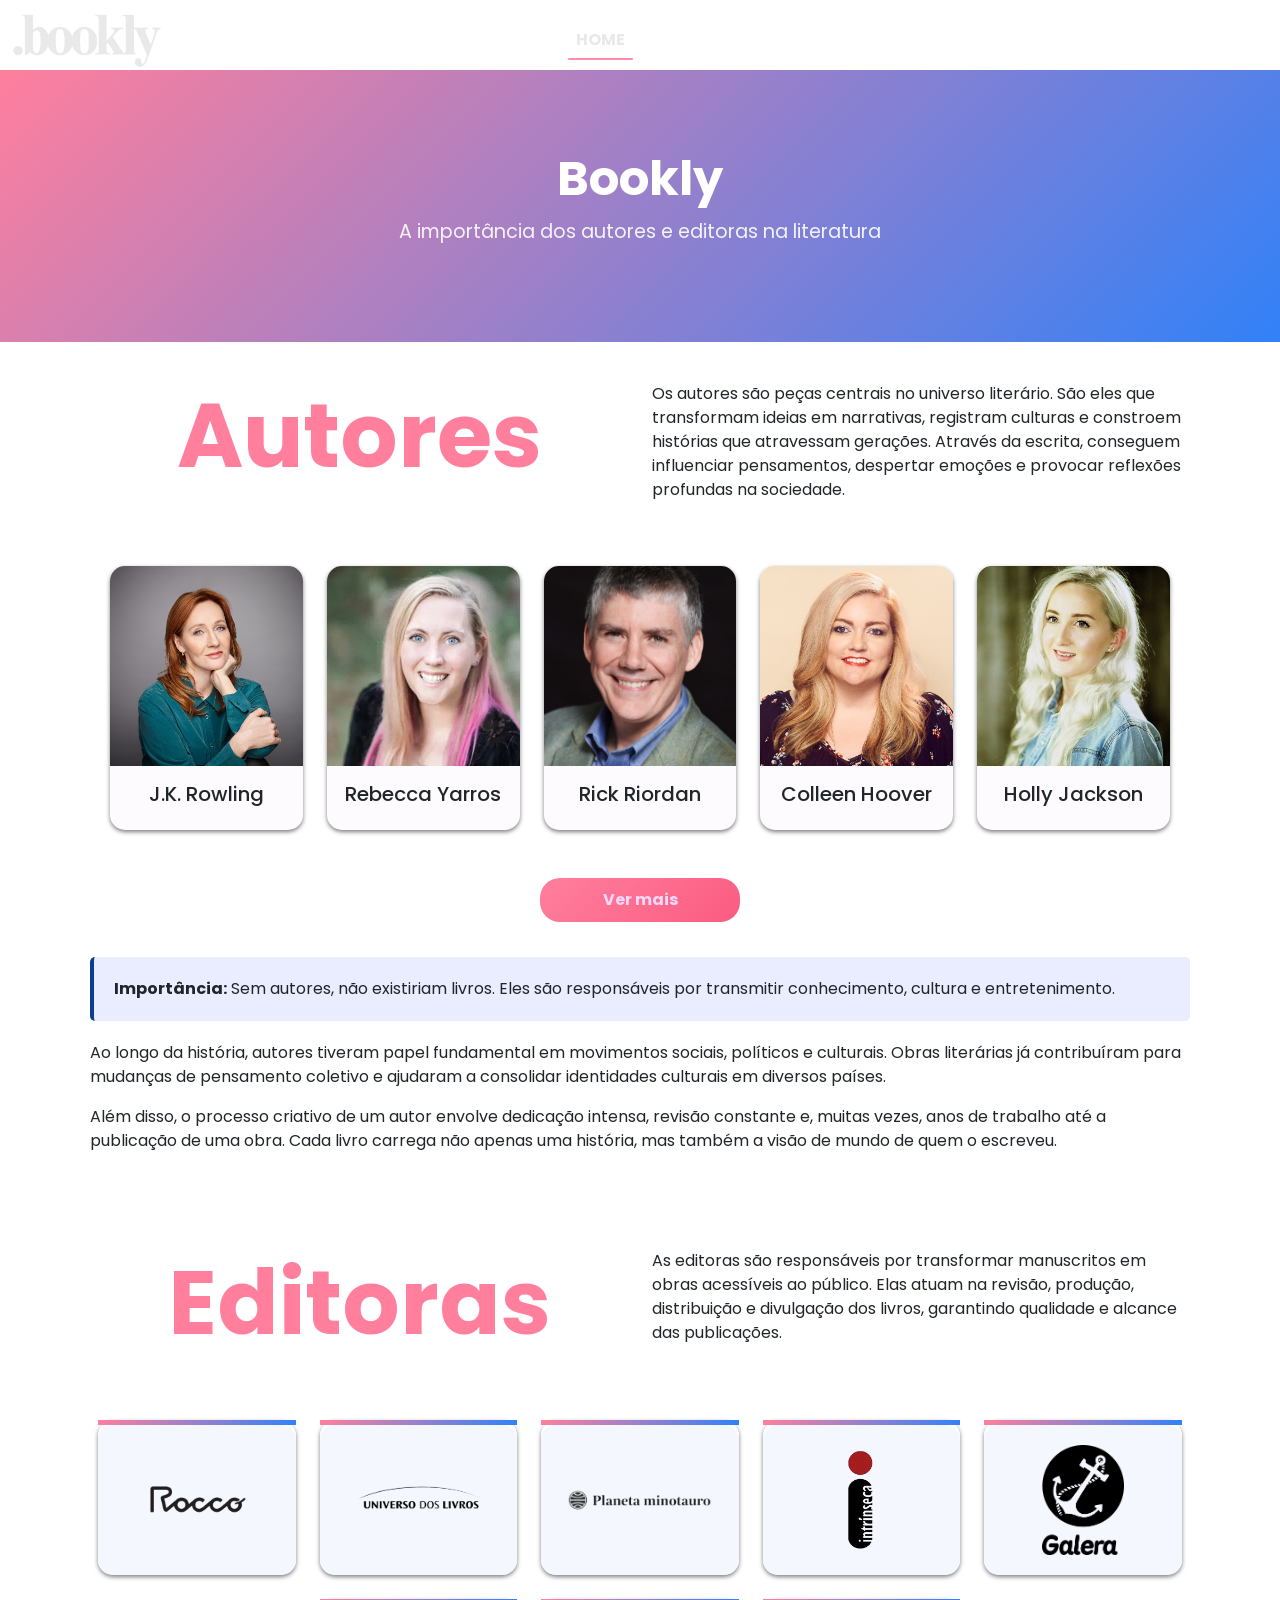
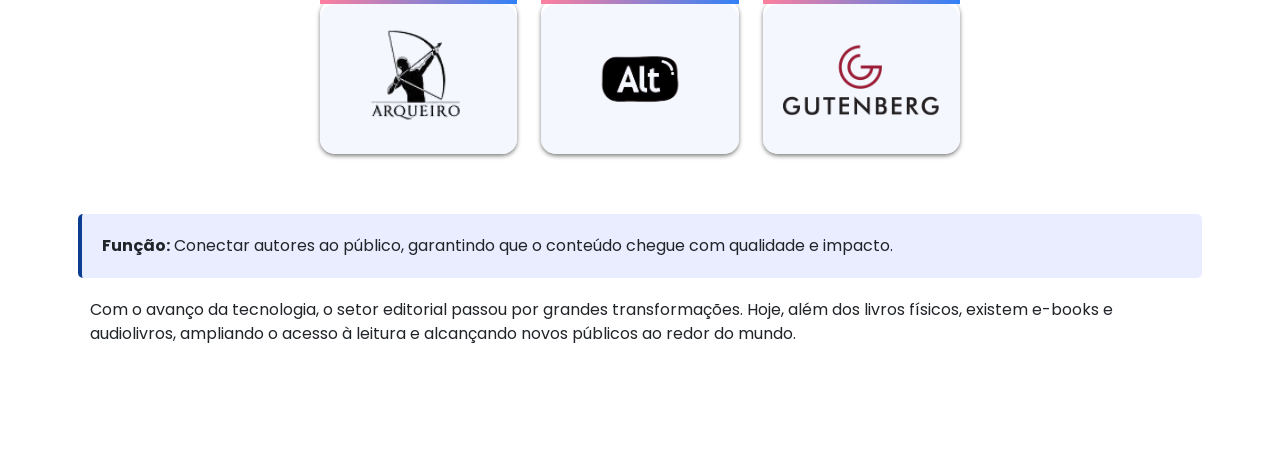
==== autores.html @ f9c60dd3 "autoresfinalizadatalvez" ====
<!DOCTYPE html>
<html lang="pt-br">

<head>
    <meta charset="UTF-8">
    <meta name="viewport" content="width=device-width, initial-scale=1.0">
    <title>Document</title>
    <meta name="description" content="Free Web tutorials">
    <meta name="keywords" content="HTML, CSS, JavaScript">
    <meta name="author" content="Eloisa & Haléxya">
    <link rel="icon" type="image/x-icon" href="img/favicon.png">
    <link rel="stylesheet" href="css/bootstrap.min.css">
    <link rel="stylesheet" href="css/estilo.css">
    <link href="https://fonts.googleapis.com/css2?family=Poppins:wght@400;500;600&display=swap" class="fontegoogle"
        rel="stylesheet">
    <link rel="stylesheet" href="https://cdn.jsdelivr.net/npm/bootstrap-icons@1.10.5/font/bootstrap-icons.css">
    <style>
        header {
            background: linear-gradient(135deg, #ff7f9d, #3181f8);
            color: white;
            padding: 80px 20px;
            text-align: center;
        }

        header h1 {
            font-size: 3rem;
            font-weight: bold;
            margin-bottom: 10px;
        }

        header p {
            font-size: 1.2rem;
            opacity: 0.9;
        }

        .container {

            margin: auto;
            padding: 40px 20px;
        }

        h2 {
            font-size: 2rem;
            font-weight: bold;
            margin-bottom: 15px;
            color: #0b3d91;
        }

        .titulo {
            font-size: 90px;
            text-align: center;
            font-weight: bold;
            margin-bottom: 15px;
            color: #ff7f9d;
        }

        .image {
            width: 50%;
            border-radius: 10px;
            margin: 20px 0;
        }

        .highlight {
            background: #e9edff;
            padding: 20px;
            border-left: 4px solid #0b3d91;
            margin: 20px 0;
            border-radius: 5px;
        }

        .card {
            background: #fdfbfd;
            border: none;
            box-shadow: 0 2px 4px rgba(0, 0, 0, 0.5);
            border-radius: 15px;
            transition: 0.3s;
            cursor: pointer;
        }

        .card:hover {
            transform: scale(1.05);
        }

        .card img {
            border-radius: 15px 15px 0 0;
            height: 200px;
            object-fit: cover;
        }

        /* CARD EDITORA DIFERENCIADO */
        .editora-card {
            background: white;
            border-radius: 15px;
            overflow: hidden;
            transition: 0.3s;
            border-top: 5px solid;
            border-image: linear-gradient(90deg, #ff7f9d, #3181f8) 1;
        }

        .editora-card:hover {
            transform: translateY(-8px);
            box-shadow: 0 10px 25px rgba(0, 0, 0, 0.2);
        }

        /* IMAGEM (LOGO) */
        .editora-card img {
            height: 150px;
            object-fit: contain;
            padding: 20px;
            background: #f5f7ff;
        }

        /* NOME */
        .editora-card h5 {
            font-weight: 600;
            color: #3181f8;
        }
    </style>
</head>

<body>
    <nav class="navbar navbar-expand-lg fixed-top">
        <div class="container-fluid">
            <a class="navbar-brand" href="#">
                <img src="img/logos/icone.png" alt="logo" class="logo">
            </a>
            <button class="navbar-toggler" type="button" data-bs-toggle="collapse" data-bs-target="#navbarNav"
                aria-controls="navbarNav" aria-expanded="false" aria-label="Toggle navigation">
                <span class="navbar-toggler-icon"></span>
            </button>
            <div class="collapse navbar-collapse" id="navbarNav">
                <ul class="navbar-nav">
                    <li class="nav-item">
                        <a class="nav-link active" aria-current="page" href="#">HOME</a>
                    </li>
                    <li class="nav-item">
                        <a class="nav-link" href="prateleira.html">ESTANTE</a>
                    </li>
                    <li class="nav-item">
                        <a class="nav-link" href="autores.html">AUTORES</a>
                    </li>
                    <li class="nav-item">
                        <a class="nav-link" href="graficos.html">MAIS LIDOS</a>
                    </li>
                    <li class="nav-item">
                        <a class="nav-link" href="avaliacoes.html">AVALIAÇÕES</a>
                    </li>

                </ul>
            </div>
        </div>

    </nav>

    <header>
        <h1>Bookly</h1>
        <p>A importância dos autores e editoras na literatura</p>
    </header>

    <div class="container">

        <!-- AUTORES -->
        <section class="section">
            <div class="row">
                <div class="col-md-6">
                    <h2 class="titulo">Autores</h2>
                </div>
                <div class="col-md-6">
                    <p>Os autores são peças centrais no universo literário. São eles que transformam ideias em
                        narrativas,
                        registram culturas e constroem histórias que atravessam gerações. Através da escrita, conseguem
                        influenciar pensamentos, despertar emoções e provocar reflexões profundas na sociedade.</p>
                </div>
            </div>

            <div class="container mt-2">
                <div id="listaAutores" class="row row-cols-2 row-cols-md-3 row-cols-lg-5 g-4 justify-content-center">
                </div>
            </div>

            <div class="text-center mt-2">
                <button id="btnVerMais" class="btn btn-custom btn-rosa">
                    Ver mais
                </button>
            </div>


            <div class="highlight">
                <strong>Importância:</strong> Sem autores, não existiriam livros. Eles são responsáveis por transmitir
                conhecimento, cultura e entretenimento.
            </div>

            <p>Ao longo da história, autores tiveram papel fundamental em movimentos sociais, políticos e culturais.
                Obras literárias já contribuíram para mudanças de pensamento coletivo e ajudaram a consolidar
                identidades culturais em diversos países.</p>
                
            <p>Além disso, o processo criativo de um autor envolve dedicação intensa, revisão constante e, muitas vezes,
                anos de trabalho até a publicação de uma obra. Cada livro carrega não apenas uma história, mas também a
                visão de mundo de quem o escreveu.</p>


        </section>



        <!-- EDITORAS -->
        <section class="section mt-5 py-5">

            <div class="row">
                <div class="col-md-6">
                    <h2 class="titulo">Editoras</h2>
                </div>
                <div class="col-md-6">
                    <p>As editoras são responsáveis por transformar manuscritos em obras acessíveis ao público. Elas
                        atuam na
                        revisão, produção, distribuição e divulgação dos livros, garantindo qualidade e alcance das
                        publicações.
                    </p>
                </div>

                <div class="container mt-2">
                    <div id="listaEditoras"
                        class="row row-cols-2 row-cols-md-3 row-cols-lg-5 g-4 justify-content-center">
                    </div>
                </div>

                <div class="highlight">
                    <strong>Função:</strong> Conectar autores ao público, garantindo que o conteúdo chegue com qualidade
                    e
                    impacto.
                </div>

                <p>Com o avanço da tecnologia, o setor editorial passou por grandes transformações. Hoje, além dos
                    livros
                    físicos, existem e-books e audiolivros, ampliando o acesso à leitura e alcançando novos públicos ao
                    redor do mundo.</p>
        </section>

    </div>
    <!-- <p style="color:#0b3d91">${autor.genero}</p>
                        <small>★ ${autor.nota}</small> -->


    <script src="js/bootstrap.bundle.min.js"></script>
    <script src="js/script.js"></script>

    <script>
        fetch("autores.json")
            .then(res => res.json())
            .then(dados => {

                const container = document.getElementById("listaAutores");

                let contador = 0;

                Object.keys(dados).forEach(id => {

                    const autor = dados[id];

                    contador++;

                    container.innerHTML += `
        <div class="col autor-card ${contador > 5 ? 'd-none extra' : ''}">
            <div class="card h-70" onclick="abrirAutor('${id}')">
                
                <img src="${autor.foto}" alt="${autor.nome}">

                <div class="card-body text-center">
                    <h5>${autor.nome}</h5>
                </div>

            </div>
        </div>
    `;
                });

            });

        function abrirAutor(id) {
            window.location.href = "telaautores.html?id=" + id;
        }

        document.getElementById("btnVerMais").addEventListener("click", function () {

            const extras = document.querySelectorAll(".extra");

            extras.forEach(card => {
                card.classList.remove("d-none");
            });

            this.style.display = "none"; // esconde o botão depois de clicar
        });
    </script>

    <script>
        fetch("editoras.json")
            .then(res => res.json())
            .then(dados => {

                const container = document.getElementById("listaEditoras");

                Object.keys(dados).forEach(id => {

                    const editora = dados[id];

                    container.innerHTML += `
                <div class="col">
                    <div class="card editora-card text-center" onclick="abrirEditora('${id}')">
                        
                        <img src="${editora.logo}" alt="${editora.nome}">

                    </div>
                </div>
            `;
                });
            });

        function abrirEditora(id) {
            window.location.href = "telaeditora.html?id=" + id;
        }
    </script>
</body>

</html>
---- css/estilo.css ----
body {
    display: flex;
    flex-direction: column;
    min-height: 100vh;
    padding-top: 70px;
    font-family: 'Poppins', sans-serif;
}


.navbar {
    box-shadow: none;
    border: none;
    margin-bottom: 0;
    font-weight: bold;
    margin-right: 40px;
    color: #eae9e9;
}

.navbar-nav {
    display: flex;
    justify-content: flex-end;
    width: 100%;
}

/* Adiciona espaçamento entre os itens */
.nav-item {
    margin: 0 20px;
}

.navbar a {
    color: #FFFFFF;
}

.navbar a:hover {
    color: #ffffff;
}


.navbar .nav-link.active {
    color: #e9e9e9;
}
.nav-link {
    position: relative;
}

.nav-link::after {
    content: "";
    position: absolute;
    left: 0;
    bottom: 0;
    width: 0;
    height: 2px;
    background: #FF8CA9;
    transition: 0.3s;
    border-radius: 35px ;
}

.nav-link:hover::after,
.nav-link.active::after {
    width: 100%;
}

.logo{
    width: 150px;
    height: auto;
}

.btn-custom {
    width: 200px;
    border-radius: 30px;
    padding: 12px;
    margin-bottom: 15px;
}

button.btn-rosa {
    background: linear-gradient(135deg, #ff7f9d, #fb5c81);
    border: none;
    border-radius: 20px;
    padding: 10px;
    font-weight: bold;
    transition: 0.3s;
    color: #f1d8f9;
}

button.btn-rosa:hover {
    transform: scale(1.05);
    background: linear-gradient(135deg, #fb5c81, #d91a44);
    color: #fff;
}


button.btn-azul {
    background: linear-gradient(135deg, #7fc3ff, #5cb1fb);
    border: none;
    border-radius: 20px;
    padding: 10px;
    font-weight: bold;
    transition: 0.3s;
    color: #e5e9ff;
}

button.btn-azul:hover {
    transform: scale(1.05);
    background: linear-gradient(135deg, #5cb1fb, #1a93d9);
    color: #fff;
}
/* Responsive layout - makes the two columns/boxes stack on top of each other instead of next to each other, on small screens */
@media (max-width: 600px) {

    nav,
    article {
        width: 100%;
        height: auto;
    }
}

.text-footer {
    margin: 0 auto;
}

footer {

    background: #172d5c;
    color: #ccc;
    padding: 20px 0;
    margin-top: auto;
    border-top: 1px solid #172d5c
}
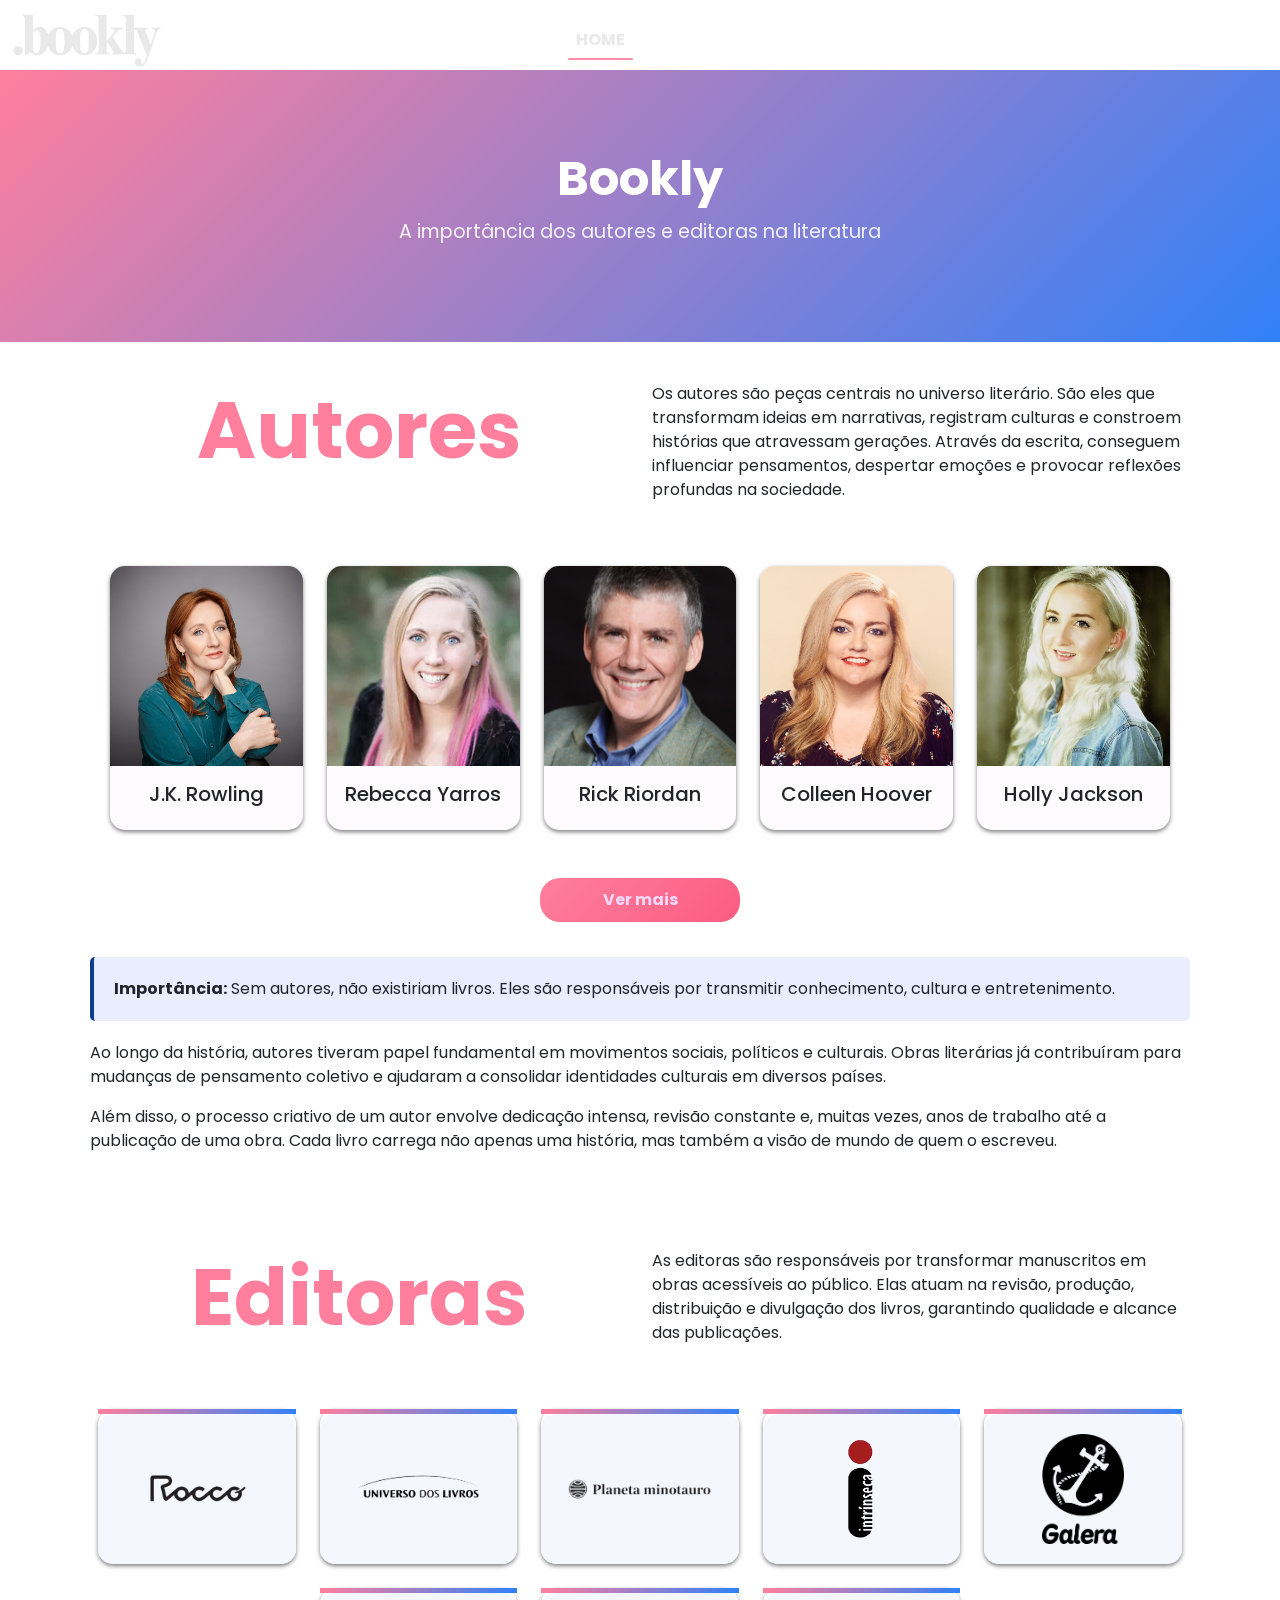
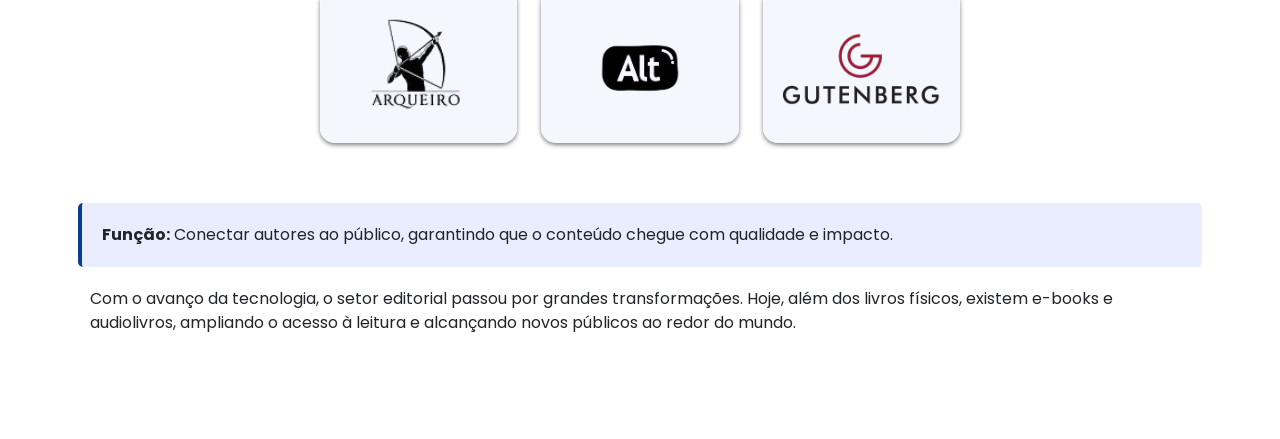
==== commit c2190d17: "autores" ====
--- a/autores.html
+++ b/autores.html
@@ -47,7 +47,7 @@
         }
 
         .titulo {
-            font-size: 90px;
+            font-size: 80px;
             text-align: center;
             font-weight: bold;
             margin-bottom: 15px;
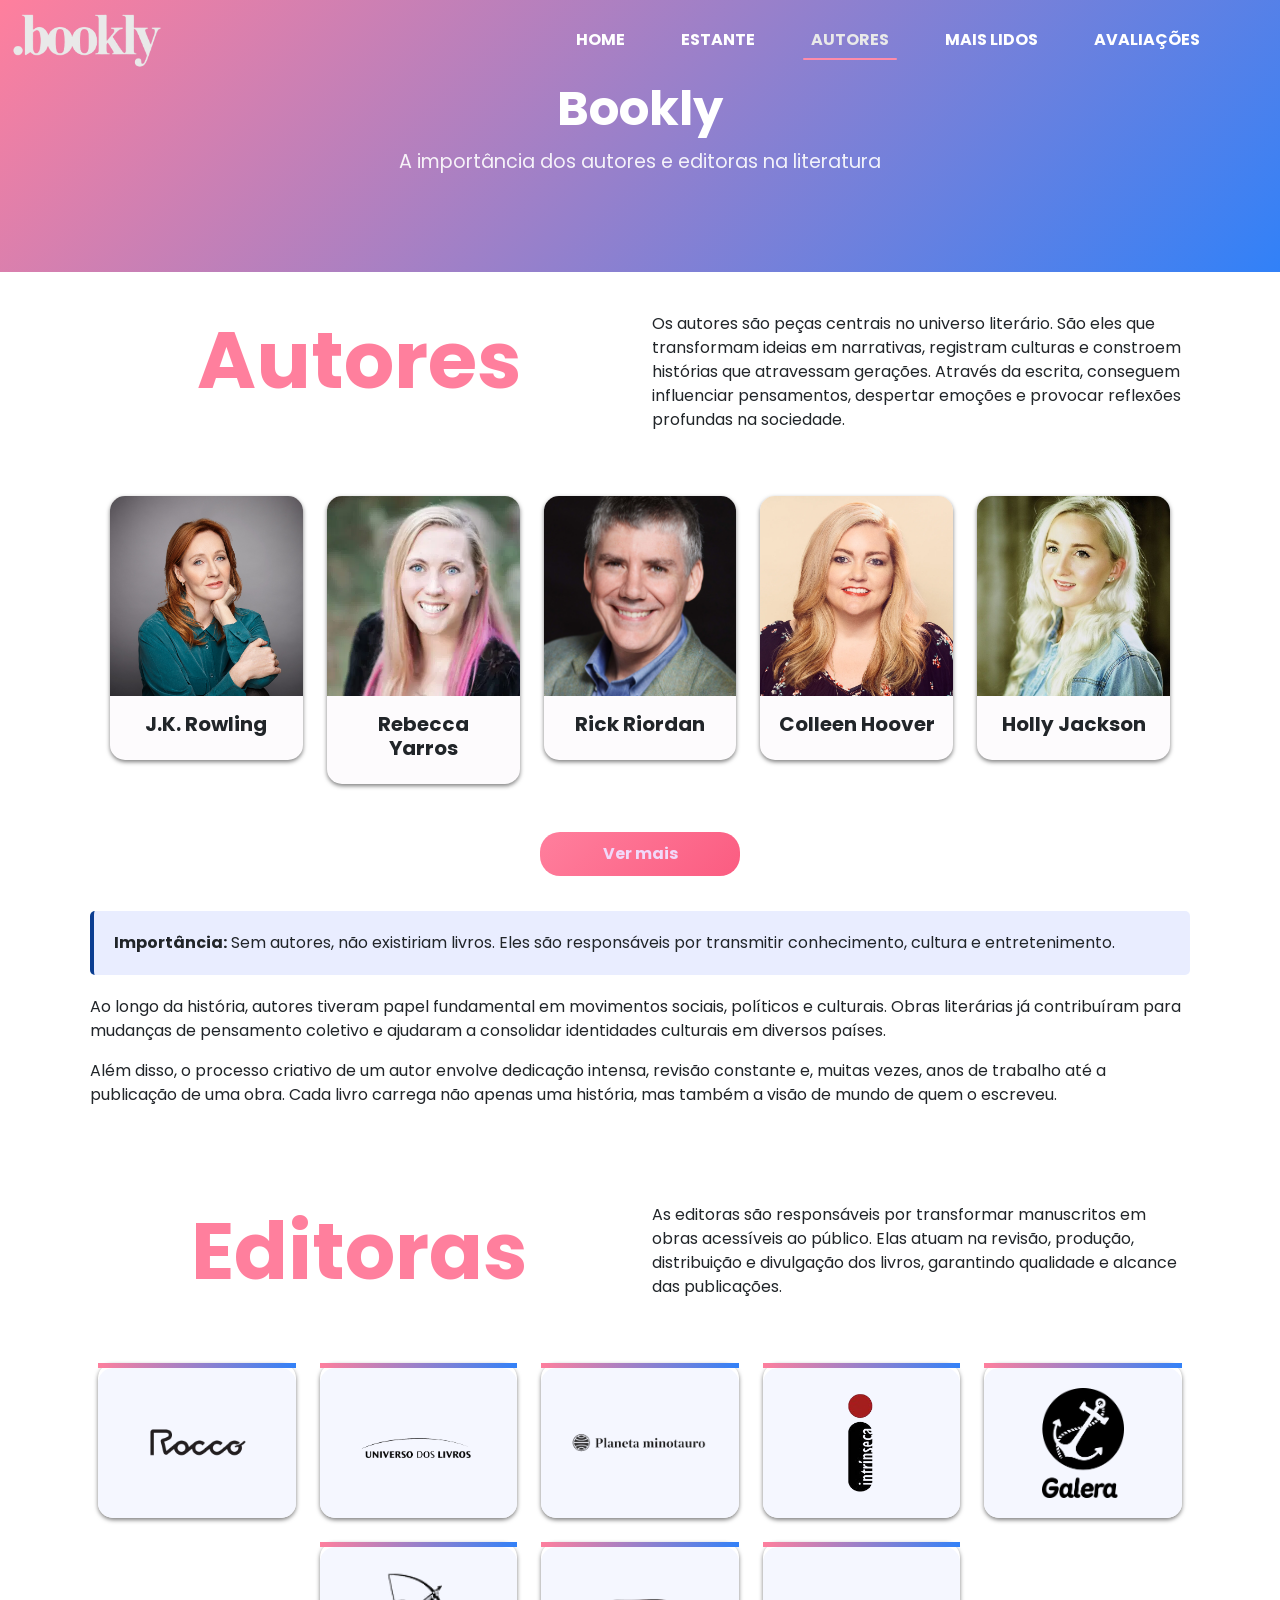
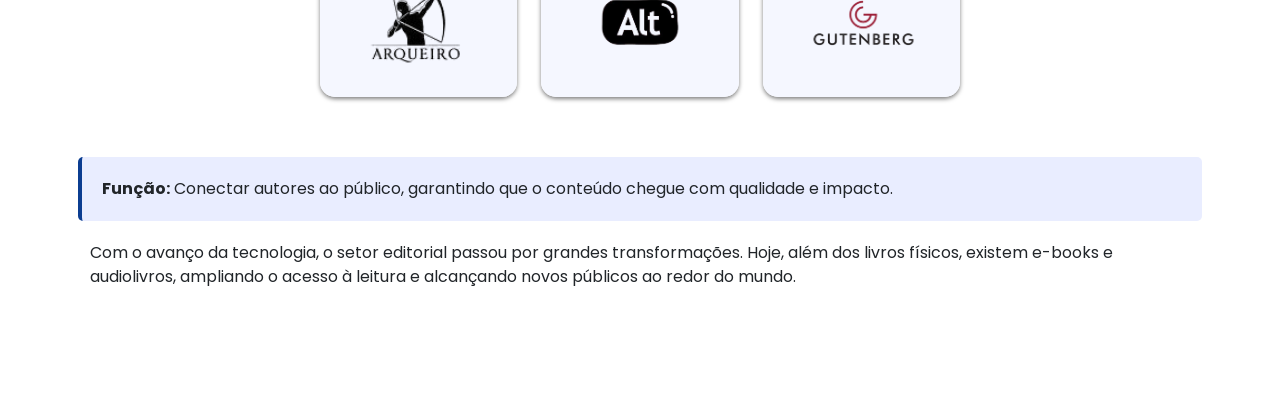
==== commit 51c7f887: "falta colocar os js no lugar certo" ====
--- a/autores.html
+++ b/autores.html
@@ -11,111 +11,10 @@
     <link rel="icon" type="image/x-icon" href="img/favicon.png">
     <link rel="stylesheet" href="css/bootstrap.min.css">
     <link rel="stylesheet" href="css/estilo.css">
+    <link rel="stylesheet" href="css/tela.css">
     <link href="https://fonts.googleapis.com/css2?family=Poppins:wght@400;500;600&display=swap" class="fontegoogle"
         rel="stylesheet">
     <link rel="stylesheet" href="https://cdn.jsdelivr.net/npm/bootstrap-icons@1.10.5/font/bootstrap-icons.css">
-    <style>
-        header {
-            background: linear-gradient(135deg, #ff7f9d, #3181f8);
-            color: white;
-            padding: 80px 20px;
-            text-align: center;
-        }
-
-        header h1 {
-            font-size: 3rem;
-            font-weight: bold;
-            margin-bottom: 10px;
-        }
-
-        header p {
-            font-size: 1.2rem;
-            opacity: 0.9;
-        }
-
-        .container {
-
-            margin: auto;
-            padding: 40px 20px;
-        }
-
-        h2 {
-            font-size: 2rem;
-            font-weight: bold;
-            margin-bottom: 15px;
-            color: #0b3d91;
-        }
-
-        .titulo {
-            font-size: 80px;
-            text-align: center;
-            font-weight: bold;
-            margin-bottom: 15px;
-            color: #ff7f9d;
-        }
-
-        .image {
-            width: 50%;
-            border-radius: 10px;
-            margin: 20px 0;
-        }
-
-        .highlight {
-            background: #e9edff;
-            padding: 20px;
-            border-left: 4px solid #0b3d91;
-            margin: 20px 0;
-            border-radius: 5px;
-        }
-
-        .card {
-            background: #fdfbfd;
-            border: none;
-            box-shadow: 0 2px 4px rgba(0, 0, 0, 0.5);
-            border-radius: 15px;
-            transition: 0.3s;
-            cursor: pointer;
-        }
-
-        .card:hover {
-            transform: scale(1.05);
-        }
-
-        .card img {
-            border-radius: 15px 15px 0 0;
-            height: 200px;
-            object-fit: cover;
-        }
-
-        /* CARD EDITORA DIFERENCIADO */
-        .editora-card {
-            background: white;
-            border-radius: 15px;
-            overflow: hidden;
-            transition: 0.3s;
-            border-top: 5px solid;
-            border-image: linear-gradient(90deg, #ff7f9d, #3181f8) 1;
-        }
-
-        .editora-card:hover {
-            transform: translateY(-8px);
-            box-shadow: 0 10px 25px rgba(0, 0, 0, 0.2);
-        }
-
-        /* IMAGEM (LOGO) */
-        .editora-card img {
-            height: 150px;
-            object-fit: contain;
-            padding: 20px;
-            background: #f5f7ff;
-        }
-
-        /* NOME */
-        .editora-card h5 {
-            font-weight: 600;
-            color: #3181f8;
-        }
-    </style>
 </head>
 
 <body>
@@ -131,13 +30,13 @@
             <div class="collapse navbar-collapse" id="navbarNav">
                 <ul class="navbar-nav">
                     <li class="nav-item">
-                        <a class="nav-link active" aria-current="page" href="#">HOME</a>
+                        <a class="nav-link" aria-current="page" href="#">HOME</a>
                     </li>
                     <li class="nav-item">
                         <a class="nav-link" href="prateleira.html">ESTANTE</a>
                     </li>
                     <li class="nav-item">
-                        <a class="nav-link" href="autores.html">AUTORES</a>
+                        <a class="nav-link active" href="autores.html">AUTORES</a>
                     </li>
                     <li class="nav-item">
                         <a class="nav-link" href="graficos.html">MAIS LIDOS</a>
@@ -149,7 +48,6 @@
                 </ul>
             </div>
         </div>
-
     </nav>
 
     <header>
@@ -261,9 +159,9 @@
 
                     container.innerHTML += `
         <div class="col autor-card ${contador > 5 ? 'd-none extra' : ''}">
-            <div class="card h-70" onclick="abrirAutor('${id}')">
+            <div class="card card-define h-70" onclick="abrirAutor('${id}')">
                 
-                <img src="${autor.foto}" alt="${autor.nome}">
+                <img src="${autor.foto}" alt="${autor.nome}" class="img-fluid">
 
                 <div class="card-body text-center">
                     <h5>${autor.nome}</h5>
@@ -305,9 +203,9 @@
 
                     container.innerHTML += `
                 <div class="col">
-                    <div class="card editora-card text-center" onclick="abrirEditora('${id}')">
+                    <div class="card card-define editora-card text-center" onclick="abrirEditora('${id}')">
                         
-                        <img src="${editora.logo}" alt="${editora.nome}">
+                        <img src="${editora.logo}" alt="${editora.nome}" class="img-fluid">
 
                     </div>
                 </div>
--- a/css/estilo.css
+++ b/css/estilo.css
@@ -3,10 +3,8 @@
     display: flex;
     flex-direction: column;
     min-height: 100vh;
-    padding-top: 70px;
     font-family: 'Poppins', sans-serif;
 }
-
 
 .navbar {
     box-shadow: none;
--- a/css/tela.css
+++ b/css/tela.css
@@ -0,0 +1,154 @@
+header {
+    background: linear-gradient(135deg, #ff7f9d, #3181f8);
+    color: white;
+    padding: 80px 20px;
+    text-align: center;
+}
+
+header h1 {
+    font-size: 3rem;
+    font-weight: bold;
+    margin-bottom: 10px;
+}
+
+header p {
+    font-size: 1.2rem;
+    opacity: 0.9;
+}
+
+.container {
+
+    margin: auto;
+    padding: 40px 20px;
+}
+
+h2 {
+    font-size: 2rem;
+    font-weight: bold;
+    margin-bottom: 15px;
+    color: #0b3d91;
+}
+
+.titulo {
+    font-size: 80px;
+    text-align: center;
+    font-weight: bold;
+    margin-bottom: 15px;
+    color: #ff7f9d;
+}
+
+.image {
+    width: 100%;
+    border-radius: 10px;
+    margin: 20px 0;
+}
+
+.highlight {
+    background: #e9edff;
+    padding: 20px;
+    border-left: 4px solid #0b3d91;
+    margin: 20px 0;
+    border-radius: 5px;
+}
+
+.card-define {
+    background: #fdfbfd;
+    border: none;
+    box-shadow: 0 2px 4px rgba(0, 0, 0, 0.5);
+    border-radius: 15px;
+    transition: 0.3s;
+    cursor: pointer;
+}
+
+.card-define:hover {
+    transform: scale(1.05);
+}
+
+.card-define img {
+    border-radius: 15px 15px 0 0;
+    height: 200px;
+    object-fit: cover;
+}
+
+/* CARD EDITORA DIFERENCIADO */
+.editora-card {
+    background: white;
+    border-radius: 15px;
+    overflow: hidden;
+    transition: 0.3s;
+    border-top: 5px solid;
+    border-image: linear-gradient(90deg, #ff7f9d, #3181f8) 1;
+}
+
+.editora-card:hover {
+    transform: translateY(-8px);
+    box-shadow: 0 10px 25px rgba(0, 0, 0, 0.2);
+}
+
+/* IMAGEM (LOGO) */
+.editora-card img {
+    height: 150px;
+    object-fit: contain;
+    padding: 20px;
+    background: #f5f7ff;
+}
+
+/* NOME */
+.editora-card h5 {
+    font-weight: 600;
+    color: #3181f8;
+}
+
+/* telas */
+
+.card {
+    border-radius: 15px;
+}
+
+.perfil-img {
+    height: 200px;
+    width: auto;
+    object-fit: cover;
+    border-radius: 15px;
+}
+
+.gradient {
+    background: linear-gradient(90deg, #ff7f9d, #3181f8);
+}
+
+h5 {
+    font-weight: bold;
+}
+
+.box-info {
+    background: linear-gradient(135deg, #fdf2f5, #f8cad4);
+    border-radius: 15px;
+    padding: 15px;
+    text-align: center;
+}
+
+.livros img {
+    width: 120px;
+    border-radius: 8px;
+}
+
+.livros {
+    overflow-x: auto;
+    flex-wrap: nowrap;
+}
+
+.livros img {
+    flex: 0 0 auto;
+}
+
+.avaliacao-bar {
+    height: 7px;
+    border-radius: 10px;
+    background-color: #ddd;
+}
+
+.avaliacao-fill {
+    height: 7px;
+    border-radius: 10px;
+    background: linear-gradient(135deg, #a3d4fe, #1a93d9);
+}
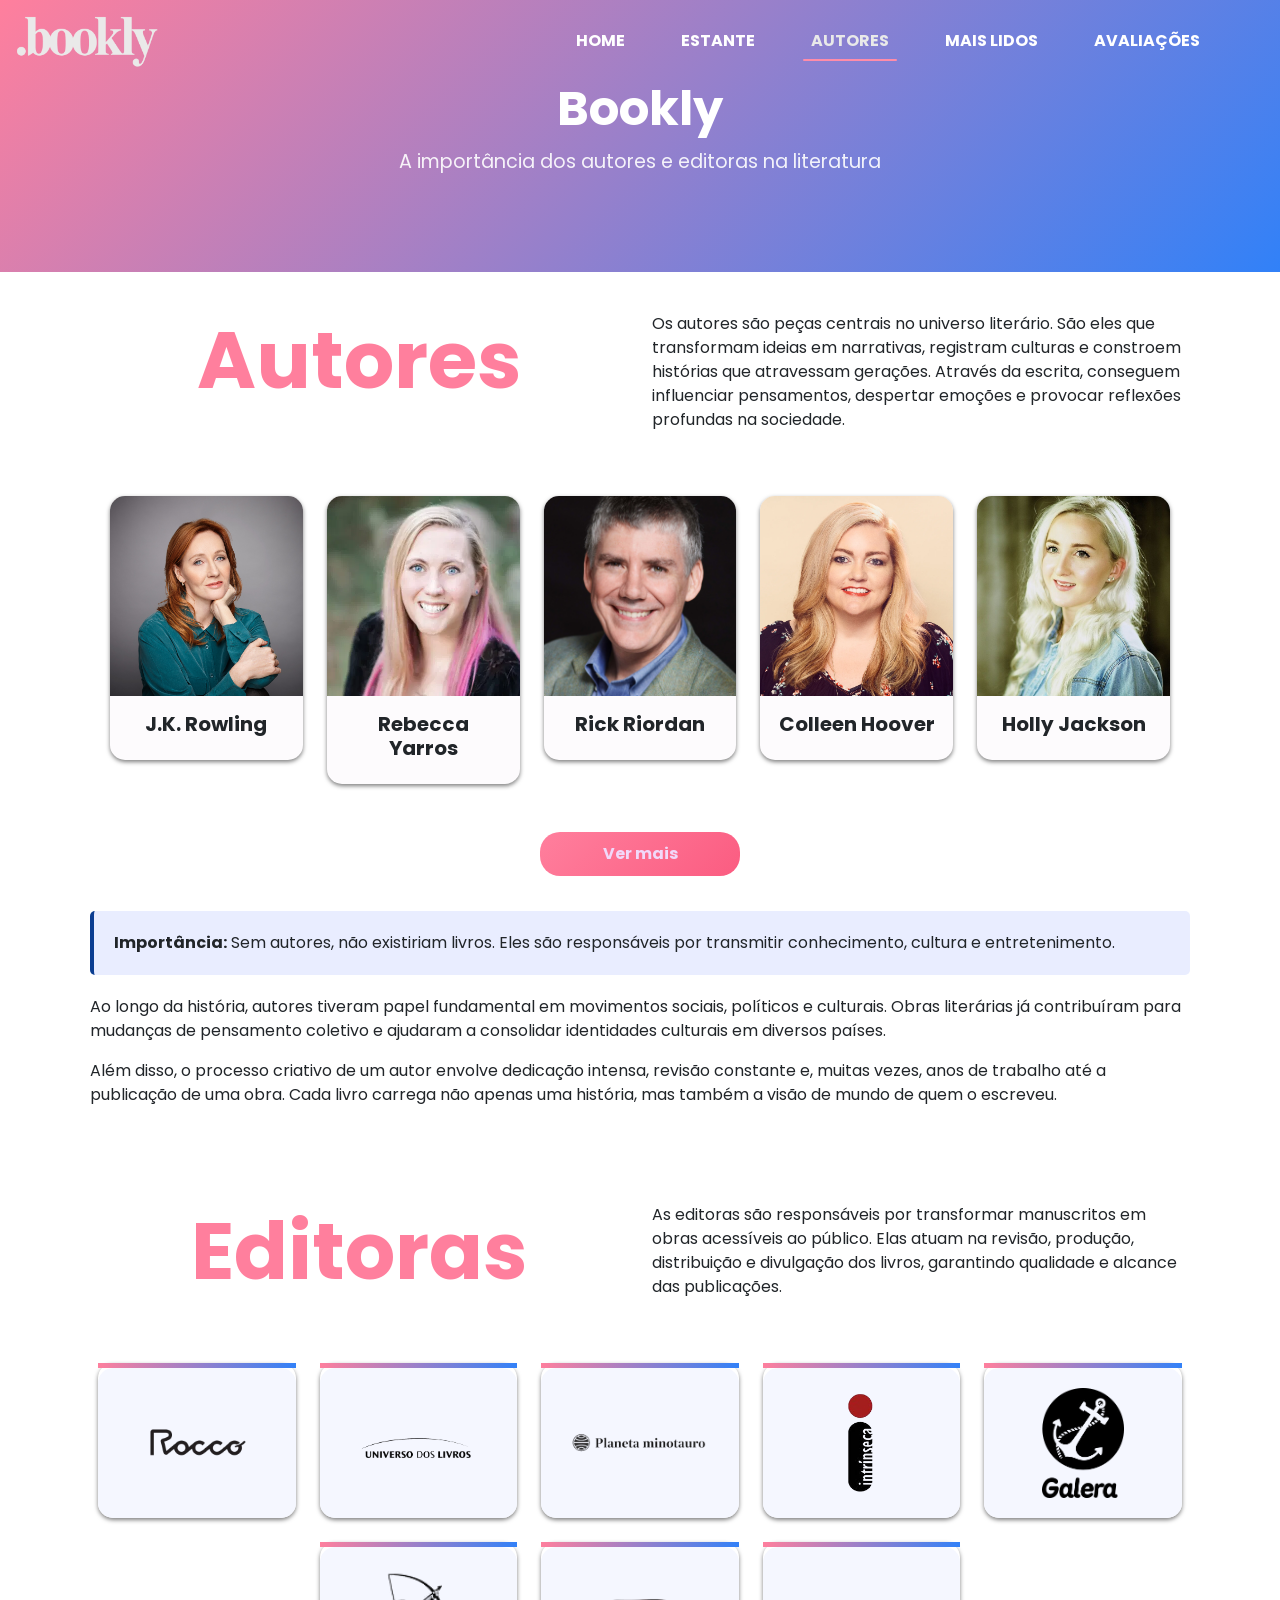
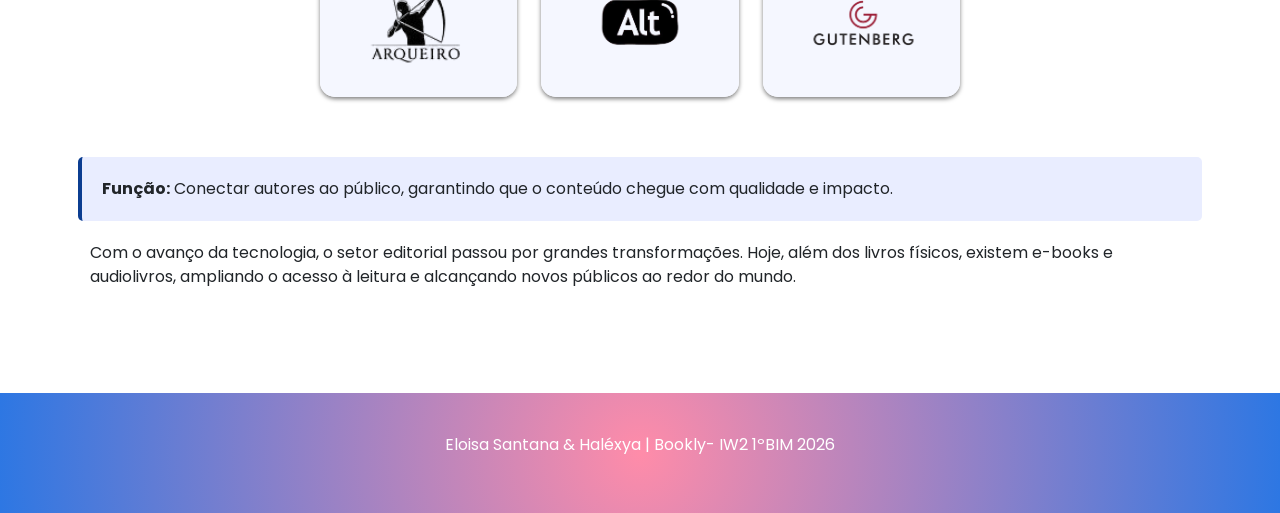
==== commit 98de6287: "esse a gnt fez na aula de cnww falta um dia p entregaaaaaaaaaaaaaa" ====
--- a/autores.html
+++ b/autores.html
@@ -10,7 +10,7 @@
     <meta name="author" content="Eloisa & Haléxya">
     <link rel="icon" type="image/x-icon" href="img/favicon.png">
     <link rel="stylesheet" href="css/bootstrap.min.css">
-    <link rel="stylesheet" href="css/estilo.css">
+    <link rel="stylesheet" href="css/estilo1.css">
     <link rel="stylesheet" href="css/tela.css">
     <link href="https://fonts.googleapis.com/css2?family=Poppins:wght@400;500;600&display=swap" class="fontegoogle"
         rel="stylesheet">
@@ -21,7 +21,7 @@
     <nav class="navbar navbar-expand-lg fixed-top">
         <div class="container-fluid">
             <a class="navbar-brand" href="#">
-                <img src="img/logos/icone.png" alt="logo" class="logo">
+                <img src="img/icone.png" alt="logo" class="logo">
             </a>
             <button class="navbar-toggler" type="button" data-bs-toggle="collapse" data-bs-target="#navbarNav"
                 aria-controls="navbarNav" aria-expanded="false" aria-label="Toggle navigation">
@@ -30,7 +30,7 @@
             <div class="collapse navbar-collapse" id="navbarNav">
                 <ul class="navbar-nav">
                     <li class="nav-item">
-                        <a class="nav-link" aria-current="page" href="#">HOME</a>
+                        <a class="nav-link" aria-current="page" href="index.html">HOME</a>
                     </li>
                     <li class="nav-item">
                         <a class="nav-link" href="prateleira.html">ESTANTE</a>
@@ -135,15 +135,17 @@
         </section>
 
     </div>
-    <!-- <p style="color:#0b3d91">${autor.genero}</p>
-                        <small>★ ${autor.nota}</small> -->
+    <footer>
+        <p style="color: #ffffff; text-align: center; padding: 20px 20px 20px 20px">Eloisa Santana & Haléxya | Bookly-
+            IW2 1ºBIM 2026</p>
+    </footer>
 
 
     <script src="js/bootstrap.bundle.min.js"></script>
     <script src="js/script.js"></script>
 
     <script>
-        fetch("autores.json")
+        fetch("json/autores.json")
             .then(res => res.json())
             .then(dados => {
 
@@ -191,7 +193,7 @@
     </script>
 
     <script>
-        fetch("editoras.json")
+        fetch("json/editoras.json")
             .then(res => res.json())
             .then(dados => {
 
--- a/css/estilo1.css
+++ b/css/estilo1.css
@@ -0,0 +1,125 @@
+
+body {
+    display: flex;
+    flex-direction: column;
+    min-height: 100vh;
+    font-family: 'Poppins', sans-serif;
+}
+
+.navbar {
+    box-shadow: none;
+    border: none;
+    margin-bottom: 0;
+    font-weight: bold;
+    margin-right: 40px;
+    color: #eae9e9;
+}
+
+.navbar-nav {
+    display: flex;
+    justify-content: flex-end;
+    width: 100%;
+}
+
+/* Adiciona espaçamento entre os itens */
+.nav-item {
+    margin: 0 20px;
+}
+
+.navbar a {
+    color: #FFFFFF;
+}
+
+.navbar a:hover {
+    color: #ffffff;
+}
+
+
+.navbar .nav-link.active {
+    color: #e9e9e9;
+}
+.nav-link {
+    position: relative;
+}
+
+.nav-link::after {
+    content: "";
+    position: absolute;
+    left: 0;
+    bottom: 0;
+    width: 0;
+    height: 2px;
+    background: #FF8CA9;
+    transition: 0.3s;
+    border-radius: 35px ;
+}
+
+.nav-link:hover::after,
+.nav-link.active::after {
+    width: 100%;
+}
+
+.logo{
+    width: 150px;
+    height: auto;
+}
+
+.btn-custom {
+    width: 200px;
+    border-radius: 30px;
+    padding: 12px;
+    margin-bottom: 15px;
+}
+
+button.btn-rosa {
+    background: linear-gradient(135deg, #ff7f9d, #fb5c81);
+    border: none;
+    border-radius: 20px;
+    padding: 10px;
+    font-weight: bold;
+    transition: 0.3s;
+    color: #f1d8f9;
+}
+
+button.btn-rosa:hover {
+    transform: scale(1.05);
+    background: linear-gradient(135deg, #fb5c81, #d91a44);
+    color: #fff;
+}
+
+
+button.btn-azul {
+    background: linear-gradient(135deg, #7fc3ff, #5cb1fb);
+    border: none;
+    border-radius: 20px;
+    padding: 10px;
+    font-weight: bold;
+    transition: 0.3s;
+    color: #e5e9ff;
+}
+
+button.btn-azul:hover {
+    transform: scale(1.05);
+    background: linear-gradient(135deg, #5cb1fb, #1a93d9);
+    color: #fff;
+}
+/* Responsive layout - makes the two columns/boxes stack on top of each other instead of next to each other, on small screens */
+@media (max-width: 600px) {
+
+    nav,
+    article {
+        width: 100%;
+        height: auto;
+    }
+}
+
+.text-footer {
+    margin: 0 auto;
+}
+
+footer {
+ background: radial-gradient(circle, rgba(255, 140, 169, 1) 0%, rgba(45, 119, 227, 1) 100%);
+    padding: 20px 0;
+    margin-top: auto;
+   
+}
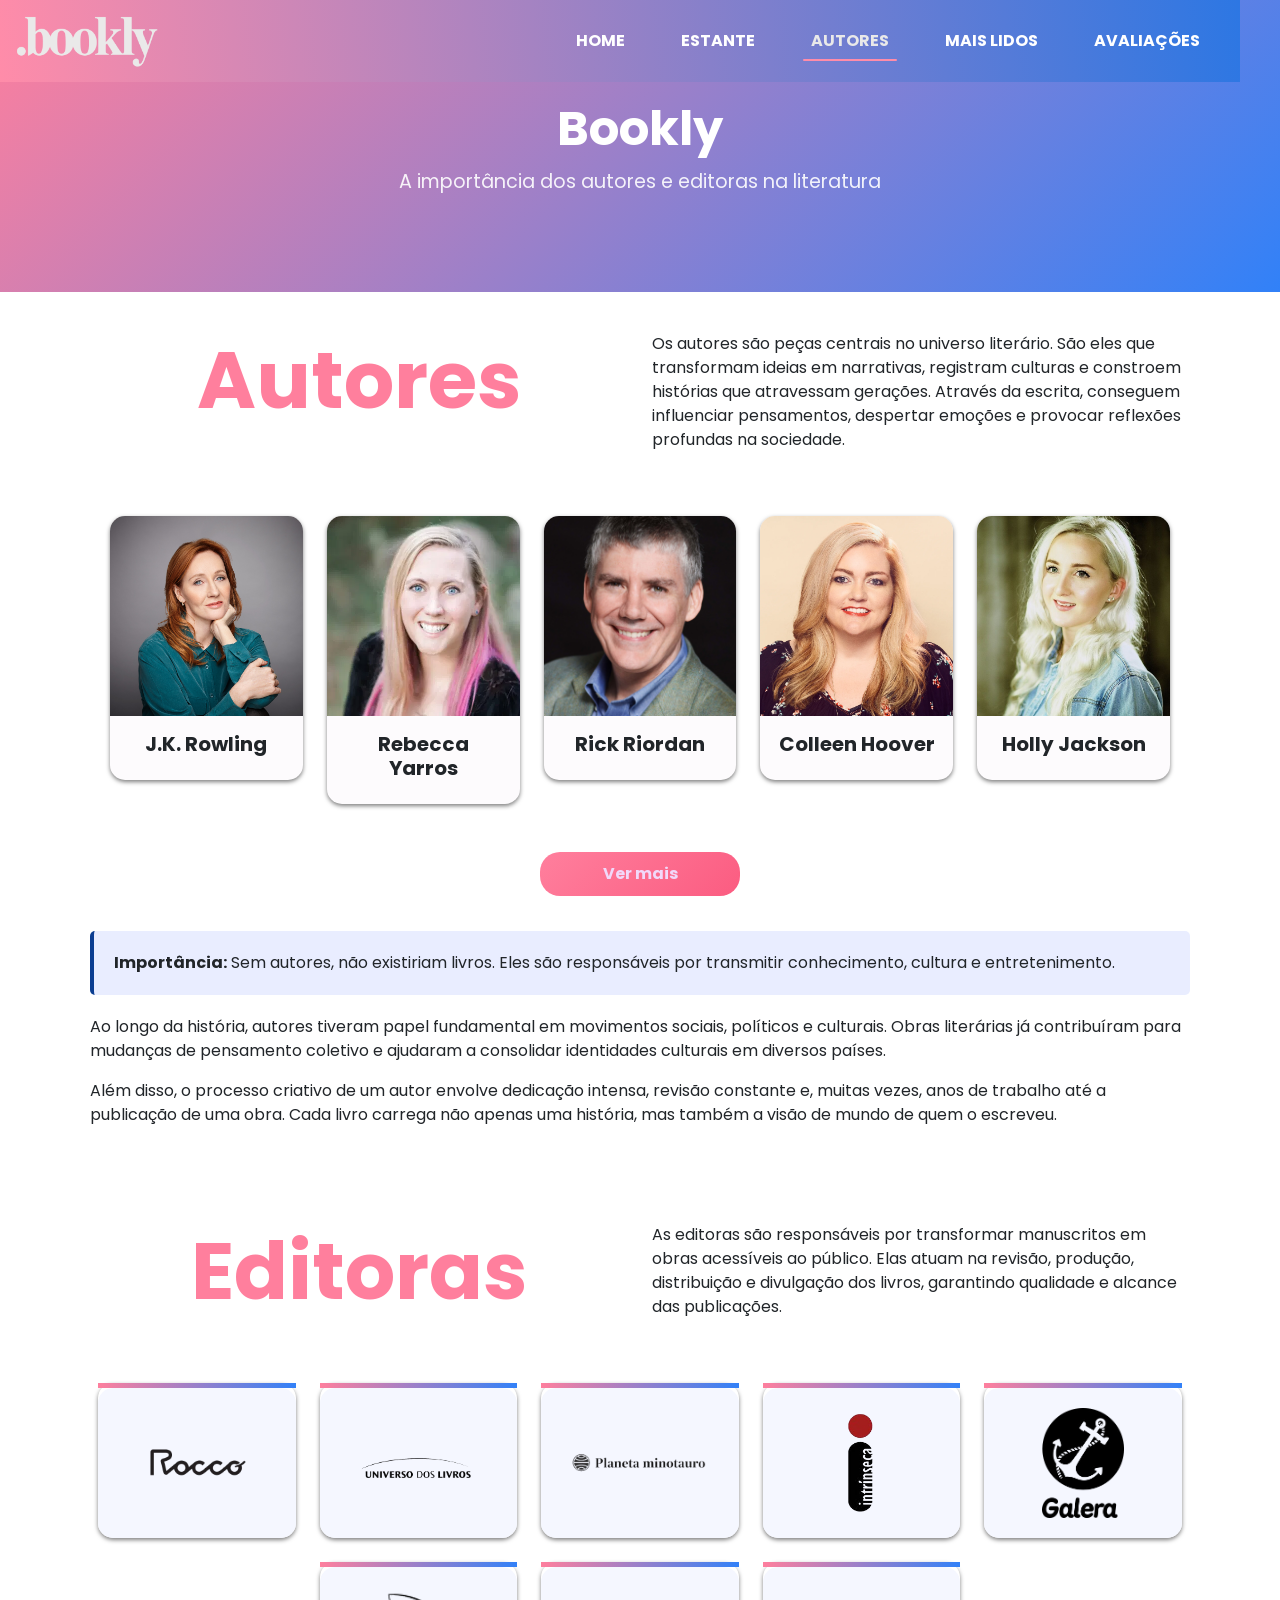
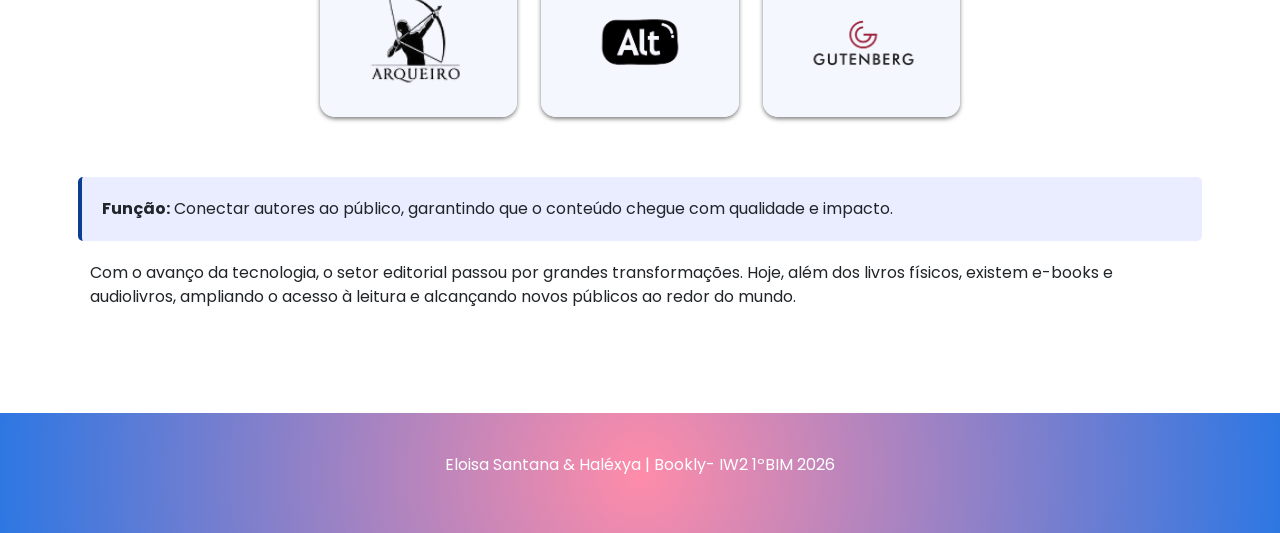
==== commit 8c164d2a: "teste quase pronto testa ai halexya" ====
--- a/autores.html
+++ b/autores.html
@@ -4,17 +4,23 @@
 <head>
     <meta charset="UTF-8">
     <meta name="viewport" content="width=device-width, initial-scale=1.0">
-    <title>Document</title>
+    <title>Bookly | Sua Biblioteca virtual</title>
     <meta name="description" content="Free Web tutorials">
     <meta name="keywords" content="HTML, CSS, JavaScript">
     <meta name="author" content="Eloisa & Haléxya">
-    <link rel="icon" type="image/x-icon" href="img/favicon.png">
+    <link rel="icon" type="image/x-icon" href="img/logo.png">
     <link rel="stylesheet" href="css/bootstrap.min.css">
     <link rel="stylesheet" href="css/estilo1.css">
     <link rel="stylesheet" href="css/tela.css">
     <link href="https://fonts.googleapis.com/css2?family=Poppins:wght@400;500;600&display=swap" class="fontegoogle"
         rel="stylesheet">
     <link rel="stylesheet" href="https://cdn.jsdelivr.net/npm/bootstrap-icons@1.10.5/font/bootstrap-icons.css">
+    <style>
+        .navbar {
+            background: #FF8CA9;
+            background: linear-gradient(85deg, rgba(255, 140, 169, 1) 0%, rgba(45, 119, 227, 1) 100%);
+        }
+    </style>
 </head>
 
 <body>
@@ -51,7 +57,7 @@
     </nav>
 
     <header>
-        <h1>Bookly</h1>
+        <h1 style="margin-top: 20px;">Bookly</h1>
         <p>A importância dos autores e editoras na literatura</p>
     </header>
 
@@ -91,7 +97,7 @@
             <p>Ao longo da história, autores tiveram papel fundamental em movimentos sociais, políticos e culturais.
                 Obras literárias já contribuíram para mudanças de pensamento coletivo e ajudaram a consolidar
                 identidades culturais em diversos países.</p>
-                
+
             <p>Além disso, o processo criativo de um autor envolve dedicação intensa, revisão constante e, muitas vezes,
                 anos de trabalho até a publicação de uma obra. Cada livro carrega não apenas uma história, mas também a
                 visão de mundo de quem o escreveu.</p>
--- a/css/estilo1.css
+++ b/css/estilo1.css
@@ -1,4 +1,3 @@
-
 body {
     display: flex;
     flex-direction: column;
@@ -38,6 +37,7 @@
 .navbar .nav-link.active {
     color: #e9e9e9;
 }
+
 .nav-link {
     position: relative;
 }
@@ -51,7 +51,7 @@
     height: 2px;
     background: #FF8CA9;
     transition: 0.3s;
-    border-radius: 35px ;
+    border-radius: 35px;
 }
 
 .nav-link:hover::after,
@@ -59,7 +59,7 @@
     width: 100%;
 }
 
-.logo{
+.logo {
     width: 150px;
     height: auto;
 }
@@ -103,6 +103,7 @@
     background: linear-gradient(135deg, #5cb1fb, #1a93d9);
     color: #fff;
 }
+
 /* Responsive layout - makes the two columns/boxes stack on top of each other instead of next to each other, on small screens */
 @media (max-width: 600px) {
 
@@ -117,9 +118,19 @@
     margin: 0 auto;
 }
 
+.navbar {
+    font-family: 'Poppins', sans-serif;
+    box-shadow: none;
+    border: none;
+    margin-bottom: 0;
+    font-weight: bold;
+    margin-right: 40px;
+    background: radial-gradient(circle, rgba(255, 140, 169, 1) 0%, rgba(45, 119, 227, 1) 100%);
+}
+
 footer {
- background: radial-gradient(circle, rgba(255, 140, 169, 1) 0%, rgba(45, 119, 227, 1) 100%);
+    background: radial-gradient(circle, rgba(255, 140, 169, 1) 0%, rgba(45, 119, 227, 1) 100%);
     padding: 20px 0;
     margin-top: auto;
-   
-}
+
+}
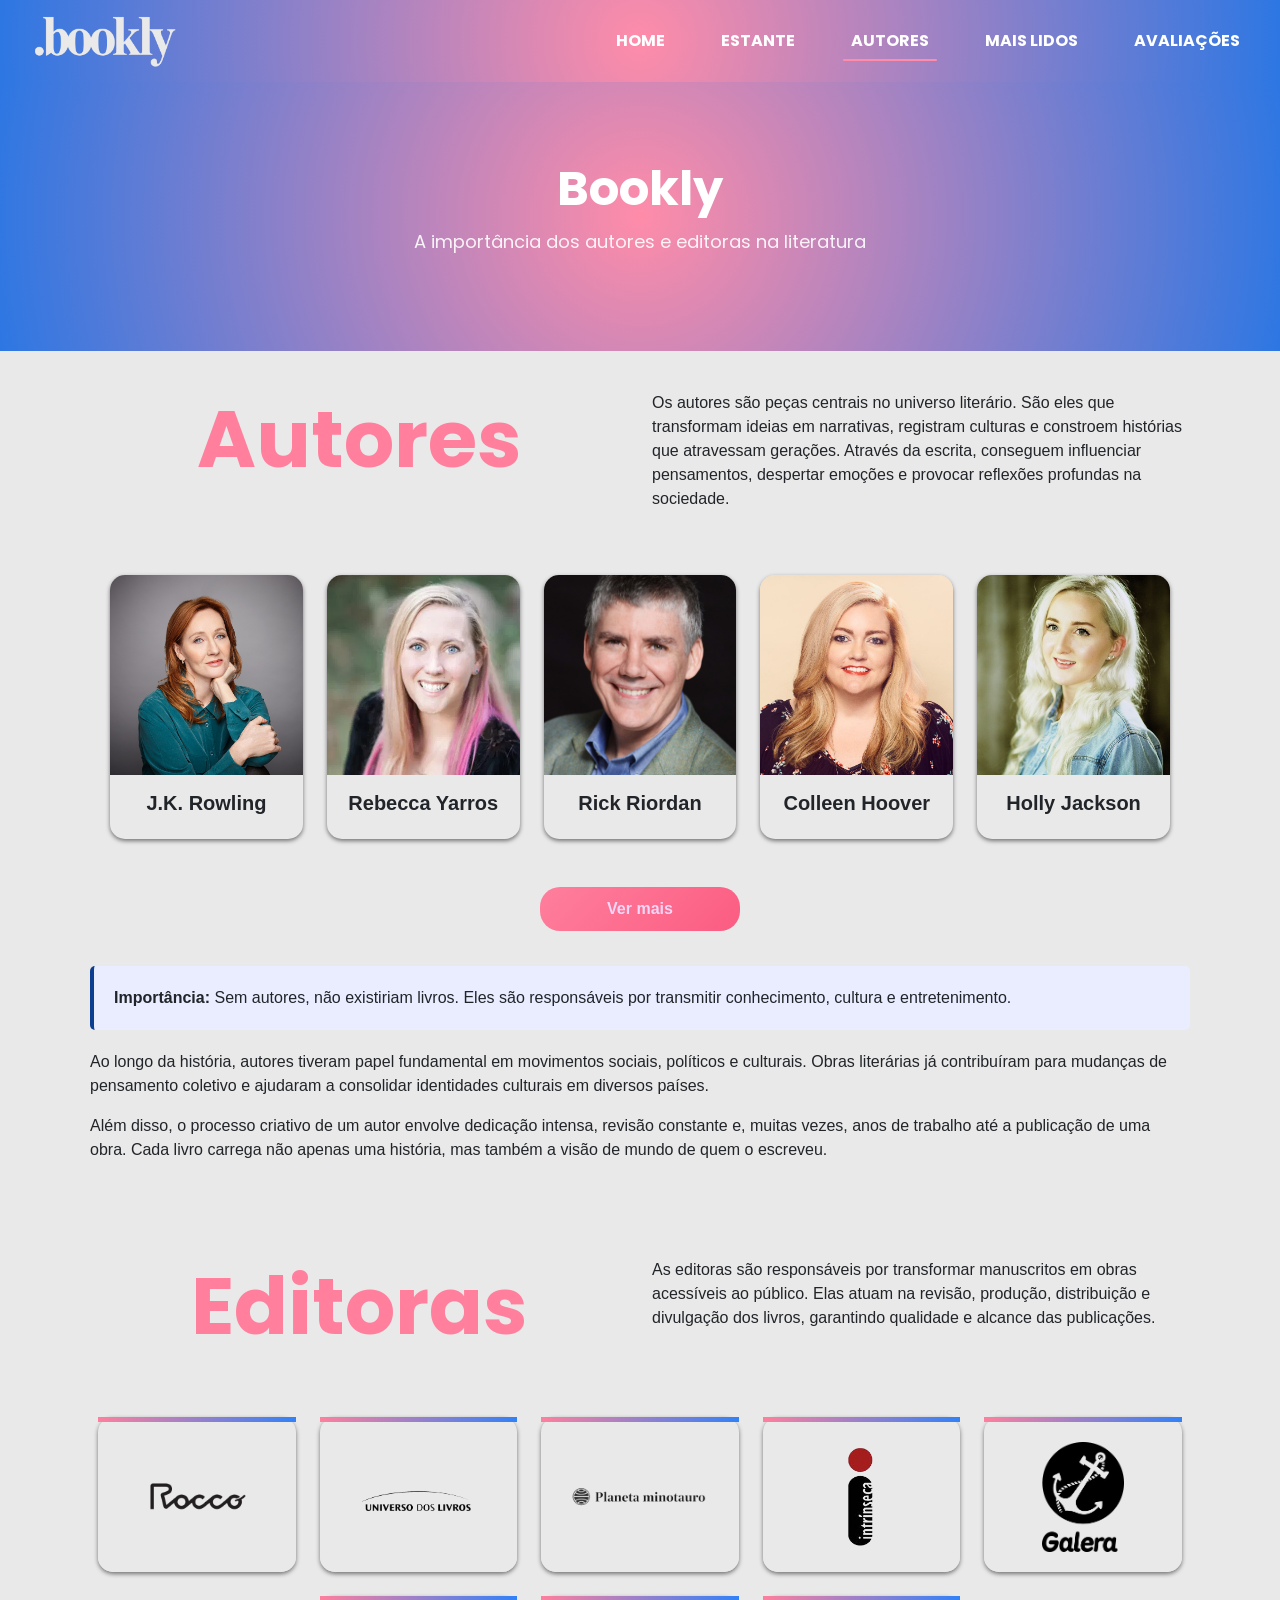
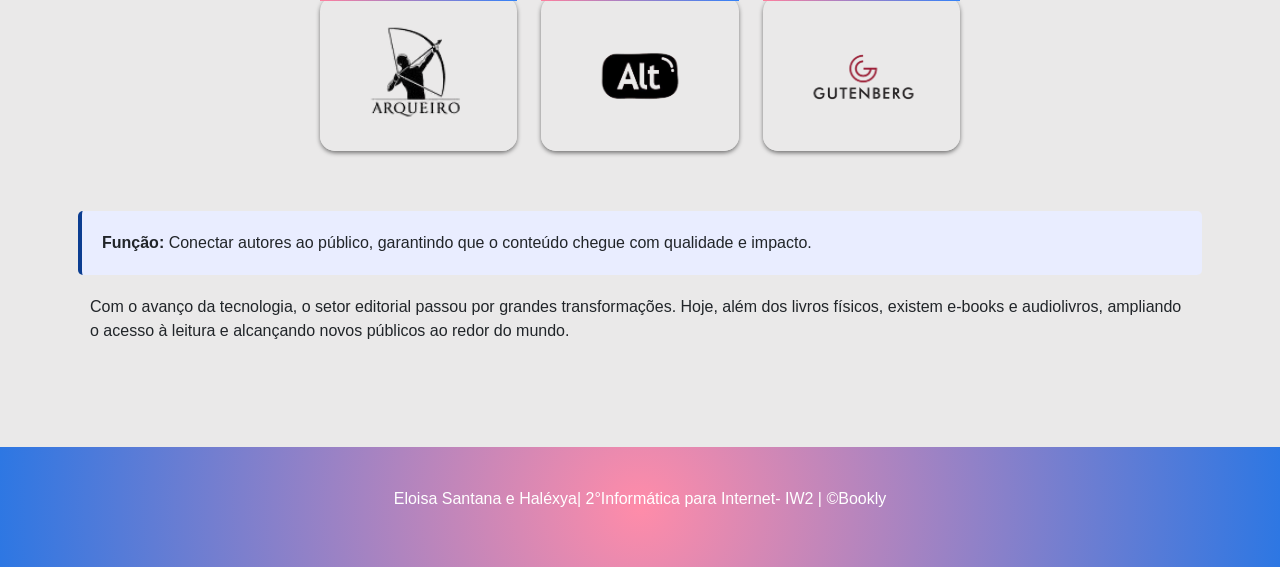
==== commit 027c357a: "prontoteste" ====
--- a/autores.html
+++ b/autores.html
@@ -10,15 +10,19 @@
     <meta name="author" content="Eloisa & Haléxya">
     <link rel="icon" type="image/x-icon" href="img/logo.png">
     <link rel="stylesheet" href="css/bootstrap.min.css">
-    <link rel="stylesheet" href="css/estilo1.css">
+    <link rel="stylesheet" href="css/estilo.css">
     <link rel="stylesheet" href="css/tela.css">
     <link href="https://fonts.googleapis.com/css2?family=Poppins:wght@400;500;600&display=swap" class="fontegoogle"
         rel="stylesheet">
     <link rel="stylesheet" href="https://cdn.jsdelivr.net/npm/bootstrap-icons@1.10.5/font/bootstrap-icons.css">
     <style>
-        .navbar {
-            background: #FF8CA9;
-            background: linear-gradient(85deg, rgba(255, 140, 169, 1) 0%, rgba(45, 119, 227, 1) 100%);
+        h1 {
+            color: #ffffff;
+        }
+
+        .subtitulo {
+            color: #ffffff;
+            text-align: center;
         }
     </style>
 </head>
@@ -57,8 +61,8 @@
     </nav>
 
     <header>
-        <h1 style="margin-top: 20px;">Bookly</h1>
-        <p>A importância dos autores e editoras na literatura</p>
+        <h1>Bookly</h1>
+        <p class="subtitulo">A importância dos autores e editoras na literatura</p>
     </header>
 
     <div class="container">
@@ -142,10 +146,8 @@
 
     </div>
     <footer>
-        <p style="color: #ffffff; text-align: center; padding: 20px 20px 20px 20px">Eloisa Santana & Haléxya | Bookly-
-            IW2 1ºBIM 2026</p>
+        <p>Eloisa Santana e Haléxya| 2°Informática para Internet- IW2 | ©Bookly</p>
     </footer>
-
 
     <script src="js/bootstrap.bundle.min.js"></script>
     <script src="js/script.js"></script>
--- a/css/estilo.css
+++ b/css/estilo.css
@@ -0,0 +1,251 @@
+@import url('https://fonts.googleapis.com/css2?family=Anton&family=BBH+Sans+Bogle&family=Bebas+Neue&family=Nunito:ital,wght@0,200..1000;1,200..1000&family=Poppins:ital,wght@0,100;0,200;0,300;0,400;0,500;0,600;0,700;0,800;0,900;1,100;1,200;1,300;1,400;1,500;1,600;1,700;1,800;1,900&display=swap');
+@import url('https://fonts.googleapis.com/css2?family=Anton&family=BBH+Sans+Bogle&family=Bebas+Neue&family=Nunito:ital,wght@0,200..1000;1,200..1000&family=Poppins:ital,wght@0,100;0,200;0,300;0,400;0,500;0,600;0,700;0,800;0,900;1,100;1,200;1,300;1,400;1,500;1,600;1,700;1,800;1,900&display=swap');
+@import url('https://fonts.googleapis.com/css2?family=Anton&display=swap');
+
+body {
+    /* display: flex;
+    flex-direction: column; */
+    min-height: 100vh;
+    font-family: Arial, sans-serif;
+    background-color: #eae9e9;
+    margin: 0;
+    display: flex;
+    flex-direction: column;
+    min-height: 100vh;
+    padding-top: 80px
+}
+
+main {
+    flex: 1;
+}
+
+/* Responsive layout - makes the two columns/boxes stack on top of each other instead of next to each other, on small screens */
+@media (max-width: 600px) {
+
+    nav,
+    article {
+        width: 100%;
+        height: auto;
+    }
+}
+
+.navbar {
+    font-family: 'Poppins', sans-serif;
+    box-shadow: none;
+    border: none;
+    margin-bottom: 0;
+    font-weight: bold;
+    background: radial-gradient(circle, rgba(255, 140, 169, 1) 0%, rgba(45, 119, 227, 1) 100%);
+}
+
+.navbar-nav {
+    display: flex;
+    justify-content: flex-end;
+    width: 100%;
+    border: none;
+
+}
+
+/* Adiciona espaçamento entre os itens */
+.nav-item {
+    margin: 0 20px;
+}
+
+.navbar a,
+.navbar a:hover,
+.navbar .nav-link.active {
+    color: #FFFFFF;
+    border: none;
+    outline: none;
+}
+
+.nav-link {
+    position: relative;
+}
+
+.nav-link::after {
+    content: "";
+    position: absolute;
+    left: 0;
+    bottom: 0;
+    width: 0;
+    height: 2px;
+    background: #FF8CA9;
+    transition: 0.3s;
+    border-radius: 35px;
+}
+
+.nav-link:hover::after,
+.nav-link.active::after {
+    width: 100%;
+}
+
+/* NAVBAR */
+#navbar {
+    position: fixed;
+    top: 0;
+    width: 100%;
+    background: #fff;
+    transition: transform 0.3s ease;
+    z-index: 1000;
+}
+
+/* quando esconder */
+#navbar.hidden {
+    transform: translateY(-100%);
+}
+
+.logo {
+    width: 150px;
+    height: auto;
+    margin-left: 18px;
+}
+
+h1,
+h2 {
+    text-align: center;
+    font-family: 'Poppins', sans-serif;
+    font-weight: bold;
+    color: #172d5c;
+    margin-bottom: 20px;
+}
+
+h2 {
+    font-size: 25px;
+}
+
+
+.subtitulo {
+    font-family: 'Poppins', sans-serif;
+    font-size: 18px;
+    color: #172d5c;
+    text-align: justify;
+}
+
+.tabela {
+    margin: 25px;
+    margin-top: 100px;
+    font-family: 'Poppins', sans-serif;
+    text-align: left;
+    font-size: 20px;
+    margin-bottom: 100px;
+}
+
+thead {
+    font-size: 23px;
+}
+
+.card-header {
+    padding: 20px;
+    color: #FF8CA9;
+    background: linear-gradient(102deg, rgba(115, 172, 230, 1) 7%, rgba(166, 206, 255, 1) 29%, rgba(204, 219, 247, 1) 67%, rgba(233, 230, 240, 1) 91%, rgba(247, 245, 245, 1) 100%);
+}
+
+
+/* BOTÃO */
+#btnTopo {
+    position: fixed;
+    bottom: 30px;
+    right: 30px;
+    background: #ff6b9a;
+    /* rosa */
+    color: white;
+    border: none;
+    padding: 12px 16px;
+    border-radius: 50%;
+    font-size: 18px;
+    cursor: pointer;
+
+    opacity: 0;
+    pointer-events: none;
+    transition: opacity 0.3s ease;
+}
+
+/* quando aparecer */
+#btnTopo.show {
+    opacity: 1;
+    pointer-events: auto;
+}
+
+
+.card-estilo {
+    flex: 0 0 350px;
+    background: #eee;
+    border-radius: 20px;
+    padding: 15px;
+    text-align: center;
+    scroll-snap-align: start;
+    border-radius: 20px;
+}
+
+
+.card-estilo img {
+    height: auto;
+    object-fit: cover;
+    border-radius: 15px;
+}
+
+.card-estilo button {
+    border: none;
+    padding: 8px 20px;
+    border-radius: 20px;
+    color: white;
+    background: linear-gradient(90deg, #FF8CA9, #2D77E3);
+    font-family: 'Poppins', sans-serif;
+    font-weight: bold;
+}
+
+/* halexya botões */
+
+.btn-custom {
+    width: 200px;
+    border-radius: 30px;
+    padding: 12px;
+    margin-bottom: 15px;
+}
+
+button.btn-rosa {
+    background: linear-gradient(135deg, #ff7f9d, #fb5c81);
+    border: none;
+    border-radius: 20px;
+    padding: 10px;
+    font-weight: bold;
+    transition: 0.3s;
+    color: #f1d8f9;
+}
+
+button.btn-rosa:hover {
+    transform: scale(1.05);
+    background: linear-gradient(135deg, #fb5c81, #d91a44);
+    color: #fff;
+}
+
+
+button.btn-azul {
+    background: linear-gradient(135deg, #7fc3ff, #5cb1fb);
+    border: none;
+    border-radius: 20px;
+    padding: 10px;
+    font-weight: bold;
+    transition: 0.3s;
+    color: #e5e9ff;
+}
+
+button.btn-azul:hover {
+    transform: scale(1.05);
+    background: linear-gradient(135deg, #5cb1fb, #1a93d9);
+    color: #fff;
+}
+
+.text-footer {
+    margin: 0 auto;
+}
+
+footer {
+    text-align: center;
+    color: #fff;
+    padding: 40px 30px;
+    margin-top: auto;
+    background: radial-gradient(circle, rgba(255, 140, 169, 1) 0%, rgba(45, 119, 227, 1) 100%);
+
+}
--- a/css/tela.css
+++ b/css/tela.css
@@ -1,5 +1,5 @@
 header {
-    background: linear-gradient(135deg, #ff7f9d, #3181f8);
+    background: radial-gradient(circle, rgba(255, 140, 169, 1) 0%, rgba(45, 119, 227, 1) 100%);
     color: white;
     padding: 80px 20px;
     text-align: center;
@@ -52,7 +52,7 @@
 }
 
 .card-define {
-    background: #fdfbfd;
+    background-color: #eae9e9;
     border: none;
     box-shadow: 0 2px 4px rgba(0, 0, 0, 0.5);
     border-radius: 15px;
@@ -90,7 +90,7 @@
     height: 150px;
     object-fit: contain;
     padding: 20px;
-    background: #f5f7ff;
+    background-color: #eae9e9;
 }
 
 /* NOME */
@@ -103,6 +103,7 @@
 
 .card {
     border-radius: 15px;
+    background-color: #eae9e9;
 }
 
 .perfil-img {
@@ -121,7 +122,7 @@
 }
 
 .box-info {
-    background: linear-gradient(135deg, #fdf2f5, #f8cad4);
+    background: linear-gradient(90deg, #fdd2dc, #bfd6f8);
     border-radius: 15px;
     padding: 15px;
     text-align: center;
@@ -144,7 +145,7 @@
 .avaliacao-bar {
     height: 7px;
     border-radius: 10px;
-    background-color: #ddd;
+    background-color: #eae9e9;
 }
 
 .avaliacao-fill {
